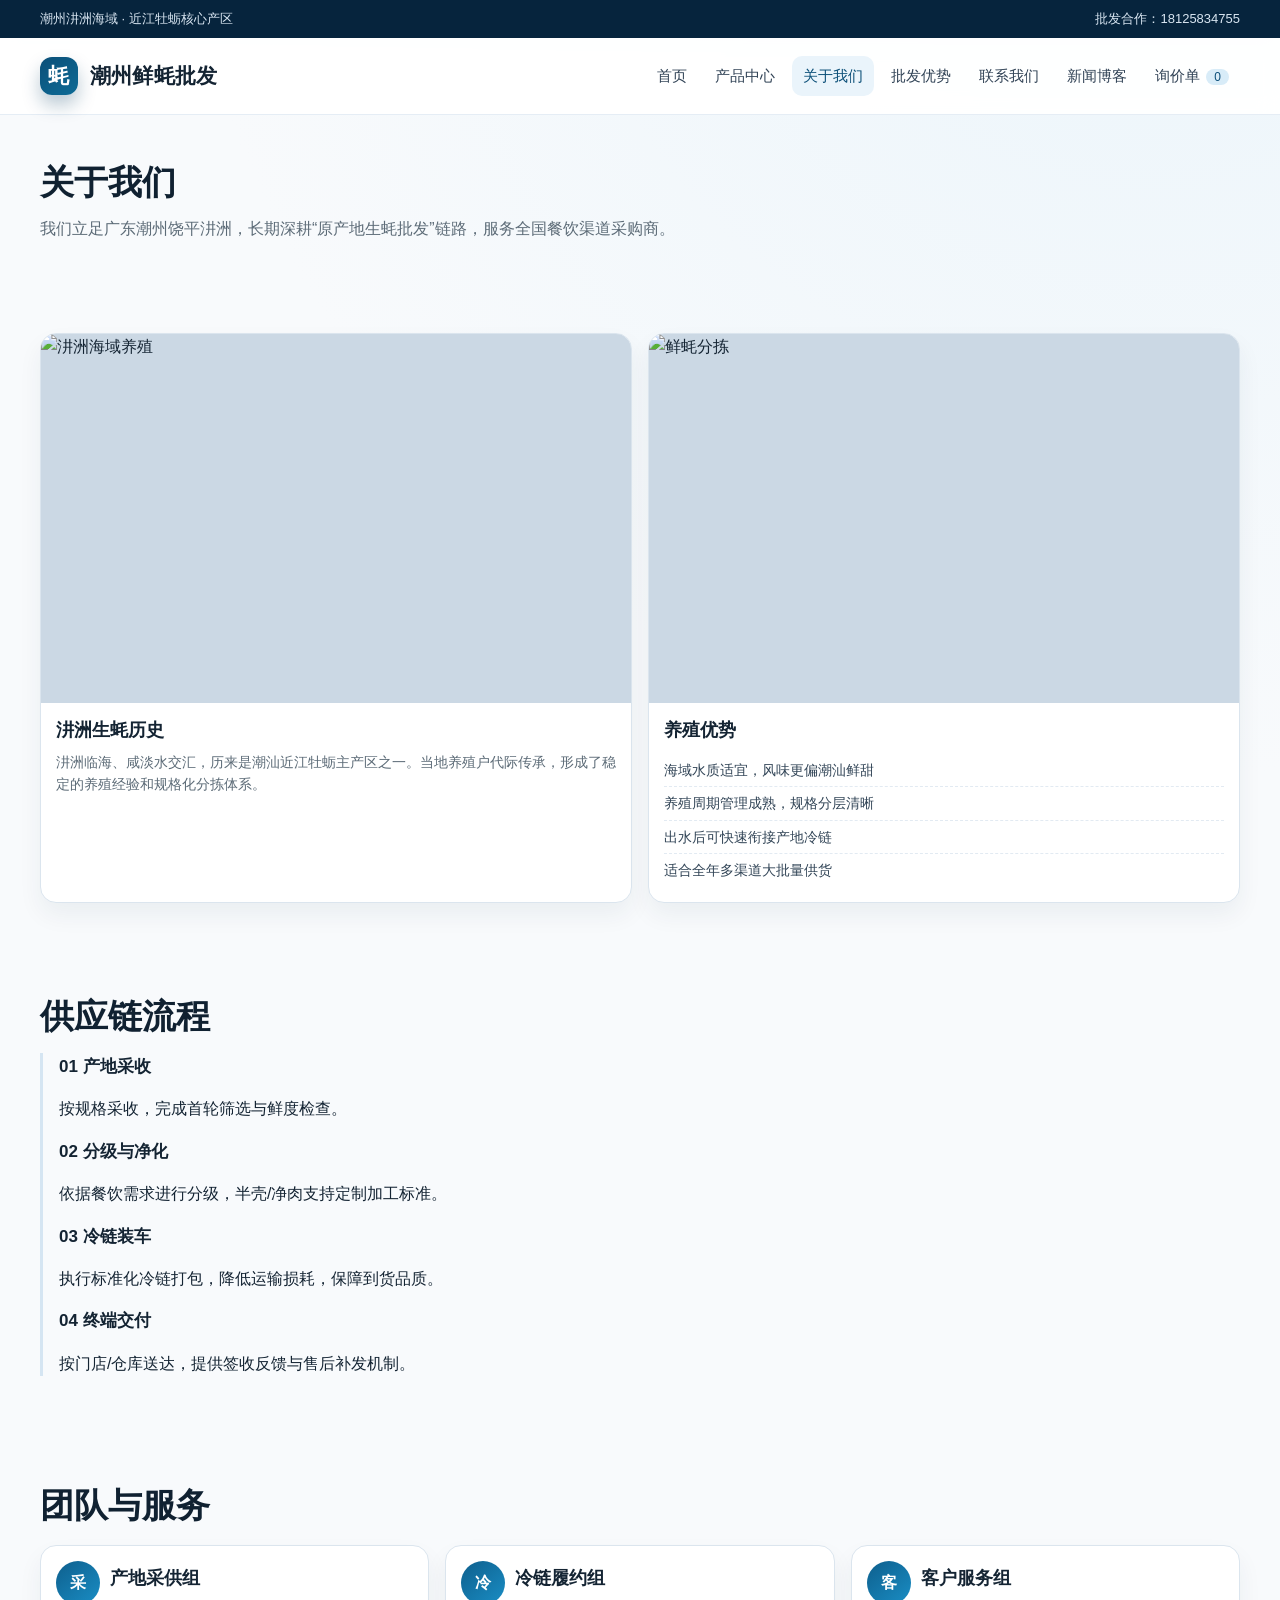
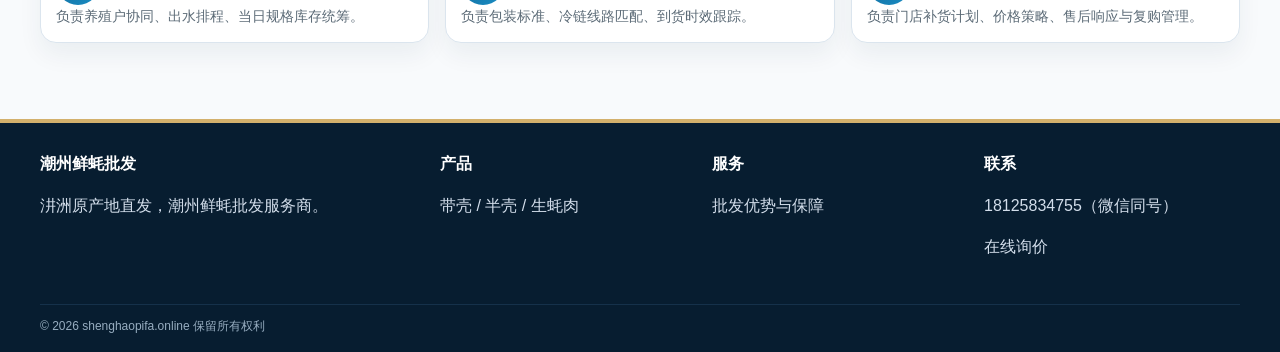
==== about.html @ 4408ee91 "feat: build full B2B Chaozhou oyster wholesale website with inquiry flow" ====
﻿<!doctype html>
<html lang="zh-CN">
  <head>
    <meta charset="UTF-8" />
    <meta name="viewport" content="width=device-width, initial-scale=1.0" />
    <title>关于我们 | 汫洲生蚝历史与供应链</title>
    <meta name="description" content="了解潮州饶平汫洲生蚝历史、养殖优势、供应链能力与团队。" />
    <meta name="keywords" content="汫洲生蚝历史,潮州生蚝养殖,广东生蚝供应链" />
    <link rel="canonical" href="http://shenghaopifa.online/about.html" />
    <link rel="stylesheet" href="assets/css/style.css" />
  </head>
  <body>
    <div class="topbar">
      <div class="container">
        <div>潮州汫洲海域 · 近江牡蛎核心产区</div>
        <div>批发合作：18125834755</div>
      </div>
    </div>

    <header class="header">
      <div class="container header-inner">
        <a class="brand" href="index.html"><span class="brand-mark"></span><span>潮州鲜蚝批发</span></a>
        <nav class="nav">
          <a href="index.html">首页</a>
          <a href="products.html">产品中心</a>
          <a class="active" href="about.html">关于我们</a>
          <a href="advantages.html">批发优势</a>
          <a href="contact.html">联系我们</a>
          <a href="blog.html">新闻博客</a>
          <a href="contact.html">询价单<span class="quote-pill" data-quote-count>0</span></a>
        </nav>
      </div>
    </header>

    <main class="container">
      <section class="section">
        <h1 class="section-title">关于我们</h1>
        <p class="section-sub">我们立足广东潮州饶平汫洲，长期深耕“原产地生蚝批发”链路，服务全国餐饮渠道采购商。</p>
      </section>

      <section class="section">
        <div class="grid-2">
          <article class="card">
            <div class="thumb"><img src="https://images.unsplash.com/photo-1529692236671-f1dc6cf9683b?auto=format&fit=crop&w=1400&q=80" alt="汫洲海域养殖" /></div>
            <div class="body">
              <h3>汫洲生蚝历史</h3>
              <p>汫洲临海、咸淡水交汇，历来是潮汕近江牡蛎主产区之一。当地养殖户代际传承，形成了稳定的养殖经验和规格化分拣体系。</p>
            </div>
          </article>
          <article class="card">
            <div class="thumb"><img src="https://images.unsplash.com/photo-1498654896293-37aacf113fd9?auto=format&fit=crop&w=1400&q=80" alt="鲜蚝分拣" /></div>
            <div class="body">
              <h3>养殖优势</h3>
              <ul class="spec-list">
                <li>海域水质适宜，风味更偏潮汕鲜甜</li>
                <li>养殖周期管理成熟，规格分层清晰</li>
                <li>出水后可快速衔接产地冷链</li>
                <li>适合全年多渠道大批量供货</li>
              </ul>
            </div>
          </article>
        </div>
      </section>

      <section class="section">
        <h2 class="section-title">供应链流程</h2>
        <div class="timeline">
          <div class="timeline-item">
            <h4>01 产地采收</h4>
            <p>按规格采收，完成首轮筛选与鲜度检查。</p>
          </div>
          <div class="timeline-item">
            <h4>02 分级与净化</h4>
            <p>依据餐饮需求进行分级，半壳/净肉支持定制加工标准。</p>
          </div>
          <div class="timeline-item">
            <h4>03 冷链装车</h4>
            <p>执行标准化冷链打包，降低运输损耗，保障到货品质。</p>
          </div>
          <div class="timeline-item">
            <h4>04 终端交付</h4>
            <p>按门店/仓库送达，提供签收反馈与售后补发机制。</p>
          </div>
        </div>
      </section>

      <section class="section">
        <h2 class="section-title">团队与服务</h2>
        <div class="grid-3 mt-18">
          <article class="card">
            <div class="body">
              <div class="team"><div class="avatar">采</div><h3>产地采供组</h3></div>
              <p>负责养殖户协同、出水排程、当日规格库存统筹。</p>
            </div>
          </article>
          <article class="card">
            <div class="body">
              <div class="team"><div class="avatar">冷</div><h3>冷链履约组</h3></div>
              <p>负责包装标准、冷链线路匹配、到货时效跟踪。</p>
            </div>
          </article>
          <article class="card">
            <div class="body">
              <div class="team"><div class="avatar">客</div><h3>客户服务组</h3></div>
              <p>负责门店补货计划、价格策略、售后响应与复购管理。</p>
            </div>
          </article>
        </div>
      </section>
    </main>

    <footer class="footer">
      <div class="container footer-grid">
        <div><h4>潮州鲜蚝批发</h4><p>汫洲原产地直发，潮州鲜蚝批发服务商。</p></div>
        <div><h4>产品</h4><p><a href="products.html">带壳 / 半壳 / 生蚝肉</a></p></div>
        <div><h4>服务</h4><p><a href="advantages.html">批发优势与保障</a></p></div>
        <div><h4>联系</h4><p>18125834755（微信同号）</p><p><a href="contact.html">在线询价</a></p></div>
      </div>
      <div class="container copy">© <span data-year></span> shenghaopifa.online 保留所有权利</div>
    </footer>

    <script src="assets/js/main.js"></script>
  </body>
</html>
---- assets/css/style.css ----
﻿:root {
  --deep: #06243d;
  --sea: #0b4f78;
  --cyan: #2d8db8;
  --gold: #d3b06c;
  --ink: #142433;
  --muted: #5c6b77;
  --line: #dbe5ee;
  --light: #f4f8fb;
  --white: #ffffff;
  --ok: #17844b;
  --warn: #b96a16;
}
* {
  box-sizing: border-box;
}
body {
  margin: 0;
  font-family: "Noto Sans SC", "PingFang SC", "Microsoft YaHei", sans-serif;
  color: var(--ink);
  background: radial-gradient(circle at 90% -10%, #eef6fb 10%, #f8fafc 40%), var(--light);
  line-height: 1.6;
}
a {
  color: inherit;
  text-decoration: none;
}
img {
  max-width: 100%;
  display: block;
}
.container {
  width: min(1200px, calc(100% - 32px));
  margin: 0 auto;
}
.topbar {
  background: var(--deep);
  color: #d9e6f2;
  font-size: 13px;
}
.topbar .container {
  min-height: 38px;
  display: flex;
  align-items: center;
  justify-content: space-between;
  gap: 12px;
}
.header {
  position: sticky;
  top: 0;
  z-index: 50;
  background: rgba(255, 255, 255, 0.94);
  backdrop-filter: blur(10px);
  border-bottom: 1px solid #e5edf5;
}
.header-inner {
  min-height: 76px;
  display: flex;
  align-items: center;
  justify-content: space-between;
  gap: 20px;
}
.brand {
  display: flex;
  align-items: center;
  gap: 12px;
  font-weight: 800;
  font-size: 21px;
  letter-spacing: 0.2px;
}
.brand-mark {
  width: 38px;
  height: 38px;
  border-radius: 12px;
  background: linear-gradient(145deg, var(--sea), #0e6b96);
  box-shadow: 0 10px 18px rgba(10, 65, 99, 0.28);
  position: relative;
}
.brand-mark::after {
  content: "蚝";
  position: absolute;
  inset: 0;
  display: grid;
  place-items: center;
  color: #fff;
  font-weight: 700;
}
.nav {
  display: flex;
  flex-wrap: wrap;
  gap: 6px;
}
.nav a {
  padding: 8px 11px;
  border-radius: 10px;
  font-size: 15px;
  color: #314356;
}
.nav a:hover,
.nav a.active {
  background: #eaf4fb;
  color: var(--sea);
}
.quote-pill {
  font-size: 12px;
  margin-left: 6px;
  color: #0a4e79;
  background: #d8ecf8;
  border-radius: 999px;
  padding: 1px 8px;
}
.hero {
  margin-top: 20px;
  border-radius: 24px;
  overflow: hidden;
  background:
    linear-gradient(105deg, rgba(3, 25, 44, 0.85), rgba(8, 53, 84, 0.66) 42%, rgba(11, 79, 120, 0.38)),
    url("https://images.unsplash.com/photo-1571167369945-3f6f1f68d6ad?auto=format&fit=crop&w=1800&q=80") center/cover;
  color: #fff;
  box-shadow: 0 20px 40px rgba(5, 30, 51, 0.28);
}
.hero-inner {
  padding: 72px 48px;
  max-width: 760px;
}
.hero-badge {
  display: inline-flex;
  align-items: center;
  gap: 8px;
  font-size: 12px;
  letter-spacing: 0.5px;
  background: rgba(255, 255, 255, 0.16);
  border: 1px solid rgba(255, 255, 255, 0.32);
  border-radius: 999px;
  padding: 5px 11px;
}
.hero h1 {
  margin: 16px 0 12px;
  font-size: clamp(32px, 5vw, 52px);
  line-height: 1.18;
}
.hero p {
  margin: 0;
  color: #e6f0f7;
  font-size: 17px;
}
.btn-row {
  margin-top: 24px;
  display: flex;
  flex-wrap: wrap;
  gap: 12px;
}
.btn {
  display: inline-flex;
  align-items: center;
  justify-content: center;
  gap: 8px;
  height: 44px;
  padding: 0 18px;
  border-radius: 12px;
  font-weight: 700;
  border: 1px solid transparent;
  cursor: pointer;
}
.btn-primary {
  background: linear-gradient(135deg, var(--gold), #b8934c);
  color: #1f2c35;
}
.btn-primary:hover {
  filter: brightness(0.96);
}
.btn-ghost {
  border-color: rgba(255, 255, 255, 0.4);
  color: #fff;
  background: rgba(255, 255, 255, 0.08);
}
.section {
  padding: 46px 0;
}
.section-title {
  margin: 0;
  font-size: clamp(24px, 3vw, 34px);
  line-height: 1.25;
  color: #102131;
}
.section-sub {
  margin: 12px 0 0;
  color: var(--muted);
  max-width: 840px;
}
.grid-4,
.grid-3,
.grid-2 {
  display: grid;
  gap: 16px;
}
.grid-4 {
  grid-template-columns: repeat(4, minmax(0, 1fr));
}
.grid-3 {
  grid-template-columns: repeat(3, minmax(0, 1fr));
}
.grid-2 {
  grid-template-columns: repeat(2, minmax(0, 1fr));
}
.card {
  background: #fff;
  border: 1px solid var(--line);
  border-radius: 16px;
  overflow: hidden;
  box-shadow: 0 12px 24px rgba(21, 46, 72, 0.06);
}
.card .body {
  padding: 15px;
}
.card h3 {
  margin: 0 0 8px;
  font-size: 18px;
  line-height: 1.4;
}
.card p {
  margin: 0;
  color: var(--muted);
  font-size: 14px;
}
.thumb {
  aspect-ratio: 16 / 10;
  overflow: hidden;
  background: #cbd8e4;
}
.thumb img {
  width: 100%;
  height: 100%;
  object-fit: cover;
}
.kpis {
  margin-top: 18px;
}
.kpi {
  border-radius: 14px;
  padding: 16px;
  background: #fff;
  border: 1px solid var(--line);
}
.kpi strong {
  display: block;
  font-size: 26px;
  color: var(--sea);
}
.badge {
  display: inline-flex;
  align-items: center;
  gap: 6px;
  padding: 4px 9px;
  border-radius: 999px;
  font-size: 12px;
  font-weight: 700;
}
.badge.ok {
  color: var(--ok);
  background: #e8f7ef;
}
.badge.warn {
  color: var(--warn);
  background: #fdf2e2;
}
.spec-list {
  margin: 11px 0 0;
  padding: 0;
  list-style: none;
  color: #324557;
  font-size: 14px;
}
.spec-list li {
  padding: 5px 0;
  border-bottom: 1px dashed #e2eaf2;
}
.spec-list li:last-child {
  border-bottom: 0;
}
.price {
  margin-top: 8px;
  font-size: 20px;
  font-weight: 800;
  color: #093e64;
}
.price small {
  font-size: 13px;
  color: #687787;
  font-weight: 500;
}
.mt-12 {
  margin-top: 12px;
}
.mt-18 {
  margin-top: 18px;
}
.table-wrap {
  overflow-x: auto;
}
table {
  width: 100%;
  border-collapse: collapse;
  font-size: 14px;
  margin-top: 14px;
  background: #fff;
  border: 1px solid var(--line);
  border-radius: 14px;
  overflow: hidden;
}
th,
td {
  padding: 12px;
  border-bottom: 1px solid #e4edf5;
  text-align: left;
  white-space: nowrap;
}
th {
  background: #edf5fc;
  color: #22435f;
}
tr:last-child td {
  border-bottom: 0;
}
.timeline {
  margin-top: 16px;
  border-left: 3px solid #d5e5f2;
  padding-left: 16px;
}
.timeline-item {
  margin-bottom: 16px;
}
.timeline-item h4 {
  margin: 0 0 4px;
  font-size: 17px;
}
.team {
  display: flex;
  align-items: center;
  gap: 10px;
}
.avatar {
  width: 44px;
  height: 44px;
  border-radius: 50%;
  background: linear-gradient(140deg, #0e5f8d, #1a8ec5);
  color: #fff;
  font-weight: 700;
  display: grid;
  place-items: center;
}
.logo-wall {
  display: grid;
  grid-template-columns: repeat(5, minmax(0, 1fr));
  gap: 10px;
  margin-top: 14px;
}
.logo-item {
  border: 1px dashed #cfddea;
  border-radius: 10px;
  padding: 12px;
  text-align: center;
  color: #4d5f70;
  font-size: 13px;
  background: #fdfefe;
}
.cta-band {
  border-radius: 18px;
  padding: 24px;
  background: linear-gradient(145deg, #083655, #0b5b87);
  color: #fff;
}
.cta-band h3 {
  margin: 0 0 8px;
  font-size: 28px;
}
.contact-grid {
  display: grid;
  grid-template-columns: 1.15fr 1fr;
  gap: 16px;
}
.contact-box,
.form-box {
  border: 1px solid var(--line);
  border-radius: 16px;
  background: #fff;
  padding: 16px;
}
.contact-box h3,
.form-box h3 {
  margin: 0 0 10px;
}
.contact-chip {
  display: inline-flex;
  align-items: center;
  gap: 8px;
  padding: 7px 11px;
  border-radius: 999px;
  background: #eff5fb;
  color: #264561;
  font-weight: 700;
  font-size: 13px;
  margin-right: 8px;
  margin-bottom: 8px;
}
.qr-wrap {
  width: min(320px, 100%);
  border-radius: 16px;
  border: 1px solid #dbe5ef;
  overflow: hidden;
  background: #f7fafc;
}
.qr-wrap img {
  width: 100%;
  height: auto;
}
.form-grid {
  display: grid;
  grid-template-columns: repeat(2, minmax(0, 1fr));
  gap: 12px;
}
.input,
.select,
.textarea {
  width: 100%;
  border: 1px solid #d4e0ec;
  border-radius: 10px;
  padding: 10px 11px;
  font-size: 14px;
  color: #1e2f40;
  background: #fff;
}
.textarea {
  resize: vertical;
  min-height: 100px;
}
.full {
  grid-column: 1 / -1;
}
.small {
  margin-top: 8px;
  font-size: 12px;
  color: #708191;
}
.quote-list {
  border: 1px dashed #cfe0ee;
  border-radius: 12px;
  padding: 10px;
  background: #f8fbff;
  min-height: 66px;
}
.quote-list ul {
  margin: 0;
  padding: 0 0 0 16px;
}
.quote-list li {
  margin: 4px 0;
}
.news-card {
  border: 1px solid var(--line);
  border-radius: 16px;
  background: #fff;
  padding: 16px;
}
.news-card .tag {
  display: inline-block;
  font-size: 12px;
  color: #0e5b85;
  background: #e8f3fb;
  border-radius: 999px;
  padding: 4px 9px;
}
.news-card h3 {
  margin: 10px 0 8px;
  font-size: 20px;
}
.news-card .meta {
  font-size: 12px;
  color: #6d7b88;
}
.footer {
  margin-top: 30px;
  background: #071d30;
  color: #d3deeb;
  border-top: 4px solid var(--gold);
}
.footer-grid {
  display: grid;
  grid-template-columns: 1.5fr 1fr 1fr 1fr;
  gap: 16px;
  padding: 28px 0;
}
.footer h4 {
  margin: 0 0 9px;
  color: #fff;
}
.footer a {
  color: #d3deeb;
}
.footer .small {
  color: #9fb4c8;
}
.copy {
  border-top: 1px solid #15314a;
  font-size: 12px;
  color: #97adc0;
  padding: 12px 0 16px;
}
.pill-row {
  margin-top: 12px;
  display: flex;
  flex-wrap: wrap;
  gap: 8px;
}
.pill {
  display: inline-flex;
  align-items: center;
  height: 28px;
  padding: 0 10px;
  border-radius: 999px;
  border: 1px solid #d4e4f2;
  color: #2f4860;
  font-size: 12px;
  background: #f8fbfe;
}
.notice {
  margin-top: 8px;
  padding: 10px 12px;
  border-radius: 10px;
  background: #fff8e9;
  border: 1px solid #f2ddb0;
  color: #71542b;
  font-size: 13px;
}
.mobile-menu-btn {
  display: none;
}
@media (max-width: 1100px) {
  .grid-4 {
    grid-template-columns: repeat(2, minmax(0, 1fr));
  }
  .footer-grid {
    grid-template-columns: repeat(2, minmax(0, 1fr));
  }
}
@media (max-width: 820px) {
  .header-inner {
    min-height: auto;
    align-items: flex-start;
    padding: 12px 0;
    flex-direction: column;
  }
  .nav {
    width: 100%;
  }
  .hero-inner {
    padding: 42px 18px;
  }
  .grid-3,
  .grid-2,
  .contact-grid,
  .form-grid,
  .logo-wall {
    grid-template-columns: 1fr;
  }
  .topbar .container {
    flex-direction: column;
    justify-content: center;
    padding: 8px 0;
  }
}
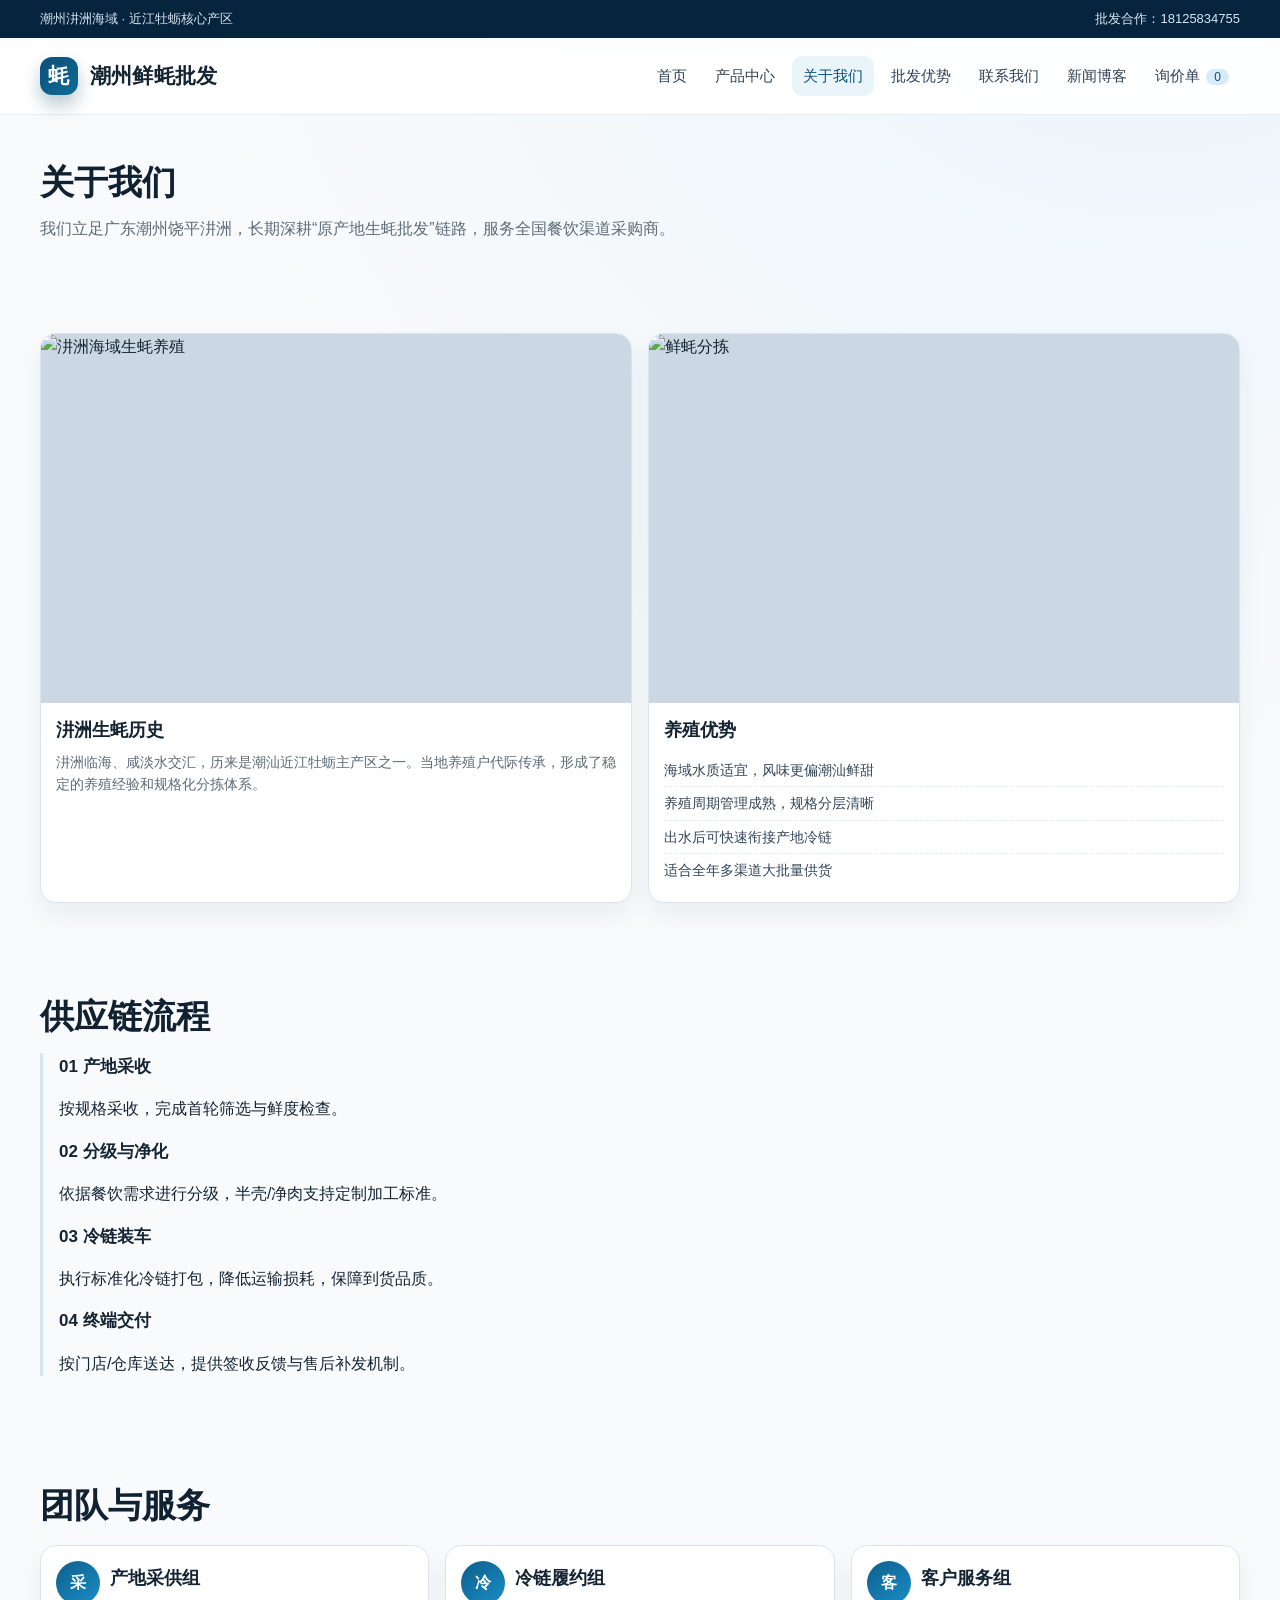
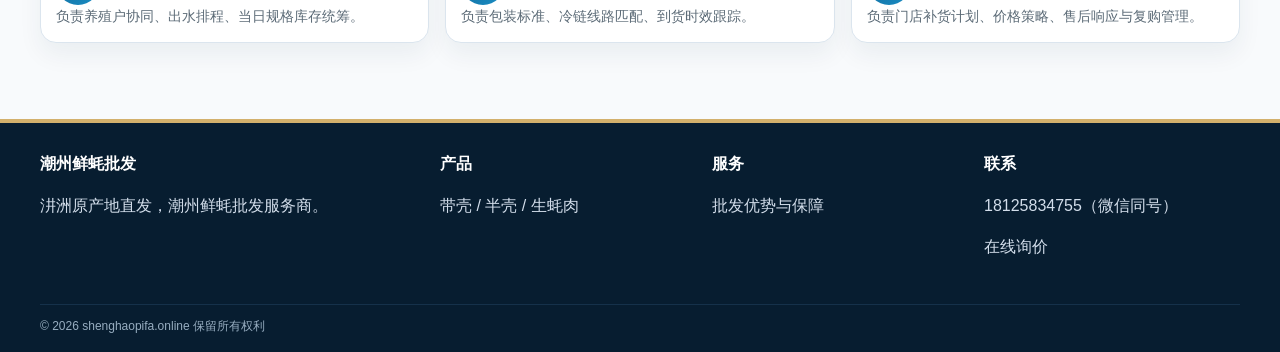
==== commit e9285926: "feat: switch to oyster-focused imagery and add webhook lead table backend" ====
--- a/about.html
+++ b/about.html
@@ -41,14 +41,14 @@
       <section class="section">
         <div class="grid-2">
           <article class="card">
-            <div class="thumb"><img src="https://images.unsplash.com/photo-1529692236671-f1dc6cf9683b?auto=format&fit=crop&w=1400&q=80" alt="汫洲海域养殖" /></div>
+            <div class="thumb"><img src="https://images.unsplash.com/photo-1625944525533-473f1f1cf3f1?auto=format&fit=crop&w=1400&q=80" alt="汫洲海域生蚝养殖" /></div>
             <div class="body">
               <h3>汫洲生蚝历史</h3>
               <p>汫洲临海、咸淡水交汇，历来是潮汕近江牡蛎主产区之一。当地养殖户代际传承，形成了稳定的养殖经验和规格化分拣体系。</p>
             </div>
           </article>
           <article class="card">
-            <div class="thumb"><img src="https://images.unsplash.com/photo-1498654896293-37aacf113fd9?auto=format&fit=crop&w=1400&q=80" alt="鲜蚝分拣" /></div>
+            <div class="thumb"><img src="https://images.unsplash.com/photo-1601050690597-df0568f70950?auto=format&fit=crop&w=1400&q=80" alt="鲜蚝分拣" /></div>
             <div class="body">
               <h3>养殖优势</h3>
               <ul class="spec-list">
--- a/assets/css/style.css
+++ b/assets/css/style.css
@@ -114,8 +114,8 @@
   border-radius: 24px;
   overflow: hidden;
   background:
-    linear-gradient(105deg, rgba(3, 25, 44, 0.85), rgba(8, 53, 84, 0.66) 42%, rgba(11, 79, 120, 0.38)),
-    url("https://images.unsplash.com/photo-1571167369945-3f6f1f68d6ad?auto=format&fit=crop&w=1800&q=80") center/cover;
+    linear-gradient(105deg, rgba(3, 25, 44, 0.8), rgba(8, 53, 84, 0.62) 42%, rgba(11, 79, 120, 0.36)),
+    url("https://images.unsplash.com/photo-1510130387422-82bed34b37e9?auto=format&fit=crop&w=1800&q=80") center/cover;
   color: #fff;
   box-shadow: 0 20px 40px rgba(5, 30, 51, 0.28);
 }
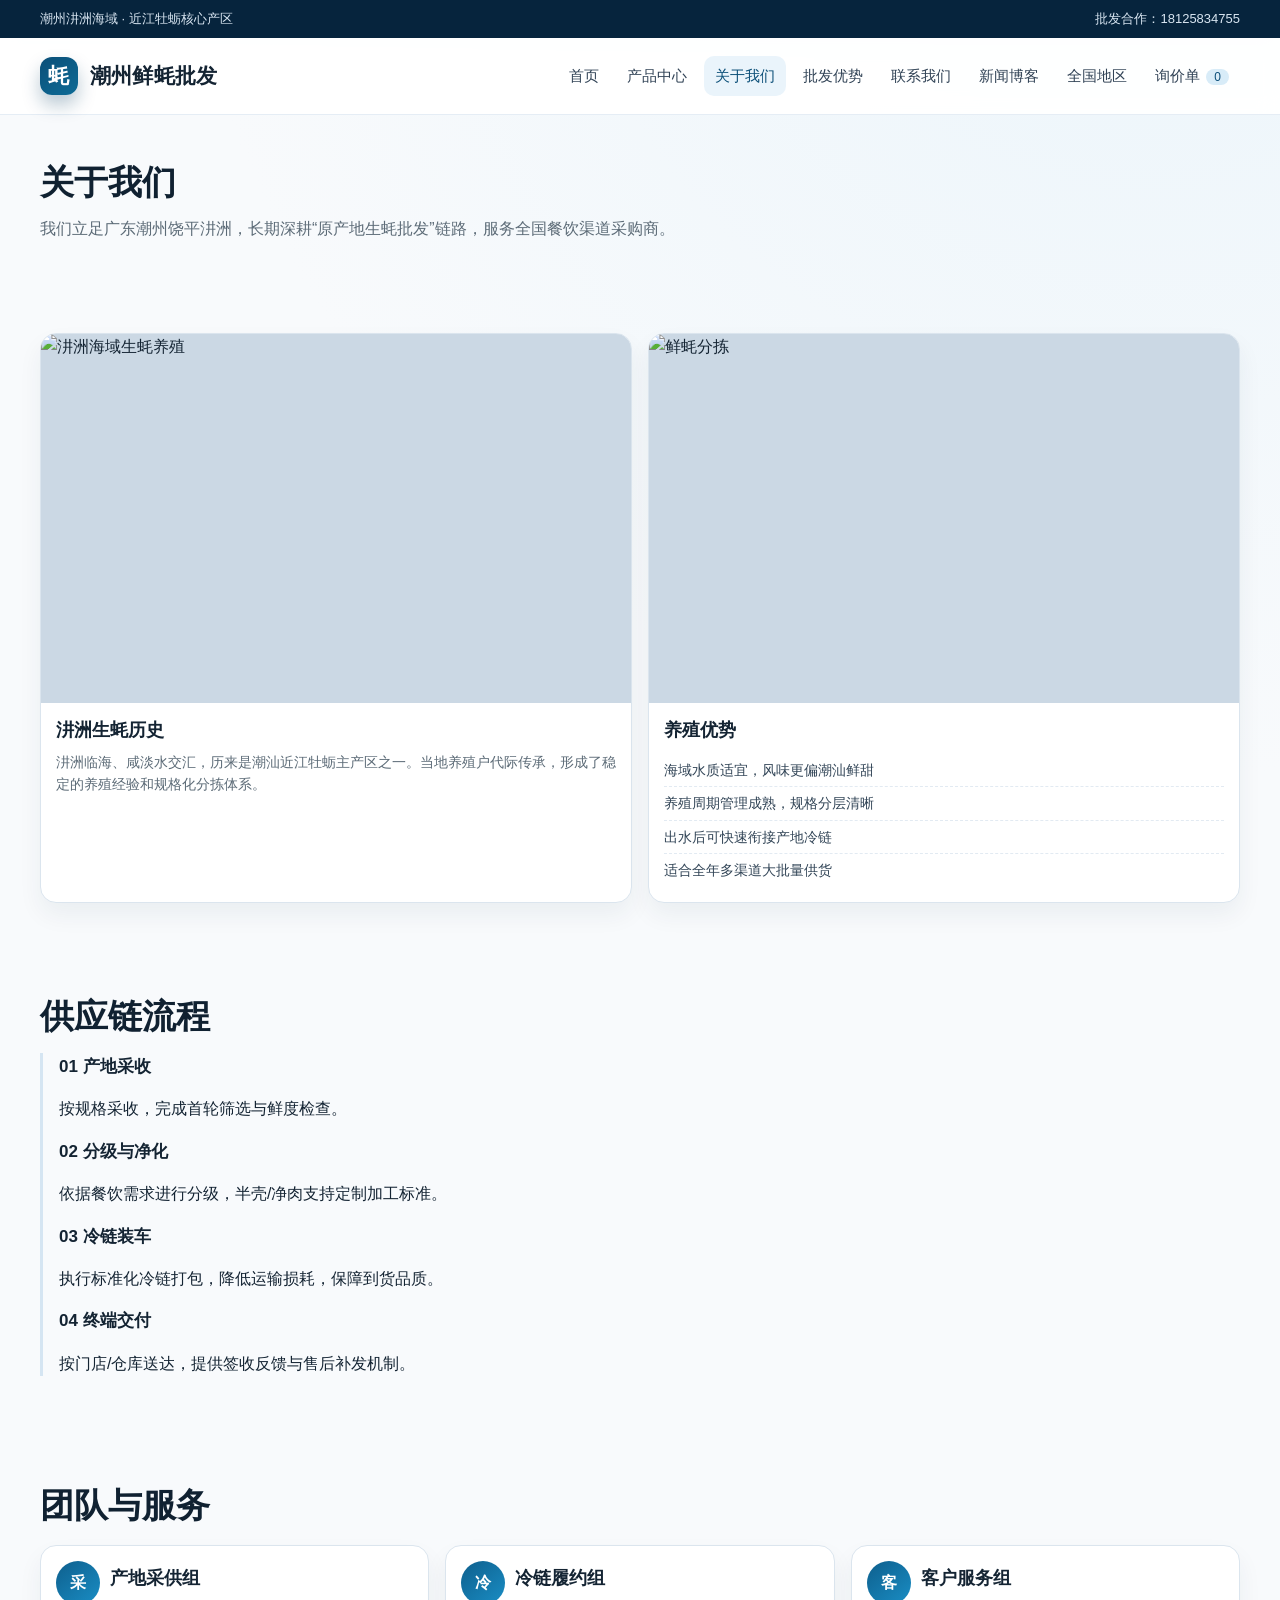
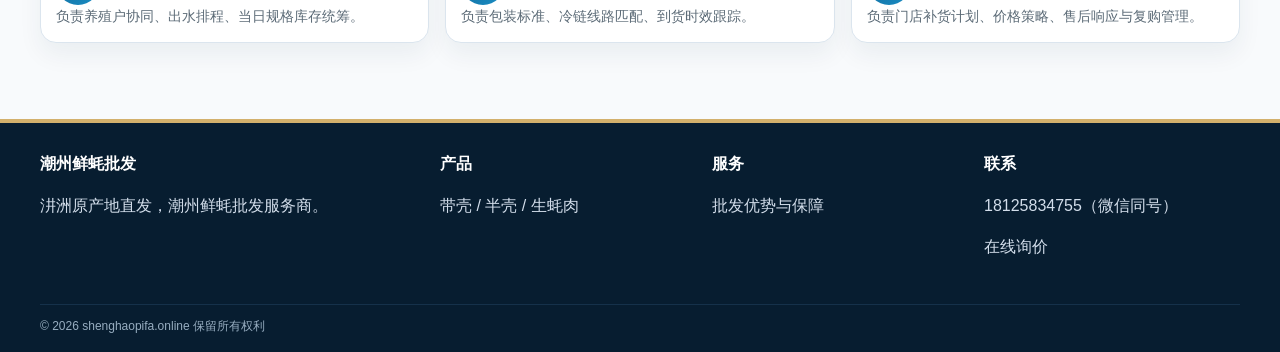
==== commit 56b170d6: "feat: add nationwide regions page and nav entry after blog" ====
--- a/about.html
+++ b/about.html
@@ -6,7 +6,7 @@
     <title>关于我们 | 汫洲生蚝历史与供应链</title>
     <meta name="description" content="了解潮州饶平汫洲生蚝历史、养殖优势、供应链能力与团队。" />
     <meta name="keywords" content="汫洲生蚝历史,潮州生蚝养殖,广东生蚝供应链" />
-    <link rel="canonical" href="http://shenghaopifa.online/about.html" />
+    <link rel="canonical" href="https://shenghaopifa.online/about.html" />
     <link rel="stylesheet" href="assets/css/style.css" />
   </head>
   <body>
@@ -27,6 +27,7 @@
           <a href="advantages.html">批发优势</a>
           <a href="contact.html">联系我们</a>
           <a href="blog.html">新闻博客</a>
+          <a href="regions.html">&#20840;&#22269;&#22320;&#21306;</a>
           <a href="contact.html">询价单<span class="quote-pill" data-quote-count>0</span></a>
         </nav>
       </div>
--- a/assets/css/style.css
+++ b/assets/css/style.css
@@ -478,6 +478,46 @@
   font-size: 12px;
   color: #6d7b88;
 }
+.province-card {
+  border: 1px solid var(--line);
+  border-radius: 16px;
+  background: #fff;
+  padding: 16px;
+  margin-bottom: 16px;
+}
+.province-card h2 {
+  margin: 0 0 10px;
+  font-size: 22px;
+  color: #123149;
+}
+.city-grid {
+  display: grid;
+  grid-template-columns: repeat(2, minmax(0, 1fr));
+  gap: 12px;
+}
+.city-box {
+  border: 1px dashed #d7e3ef;
+  border-radius: 12px;
+  background: #f9fcff;
+  padding: 12px;
+}
+.city-box h3 {
+  margin: 0 0 8px;
+  font-size: 16px;
+  color: #1c4564;
+}
+.region-keywords {
+  margin: 0;
+  padding-left: 18px;
+  column-count: 2;
+  column-gap: 22px;
+}
+.region-keywords li {
+  font-size: 13px;
+  color: #2a4257;
+  margin-bottom: 4px;
+  break-inside: avoid;
+}
 .footer {
   margin-top: 30px;
   background: #071d30;
@@ -560,8 +600,12 @@
   .grid-2,
   .contact-grid,
   .form-grid,
-  .logo-wall {
+  .logo-wall,
+  .city-grid {
     grid-template-columns: 1fr;
+  }
+  .region-keywords {
+    column-count: 1;
   }
   .topbar .container {
     flex-direction: column;
